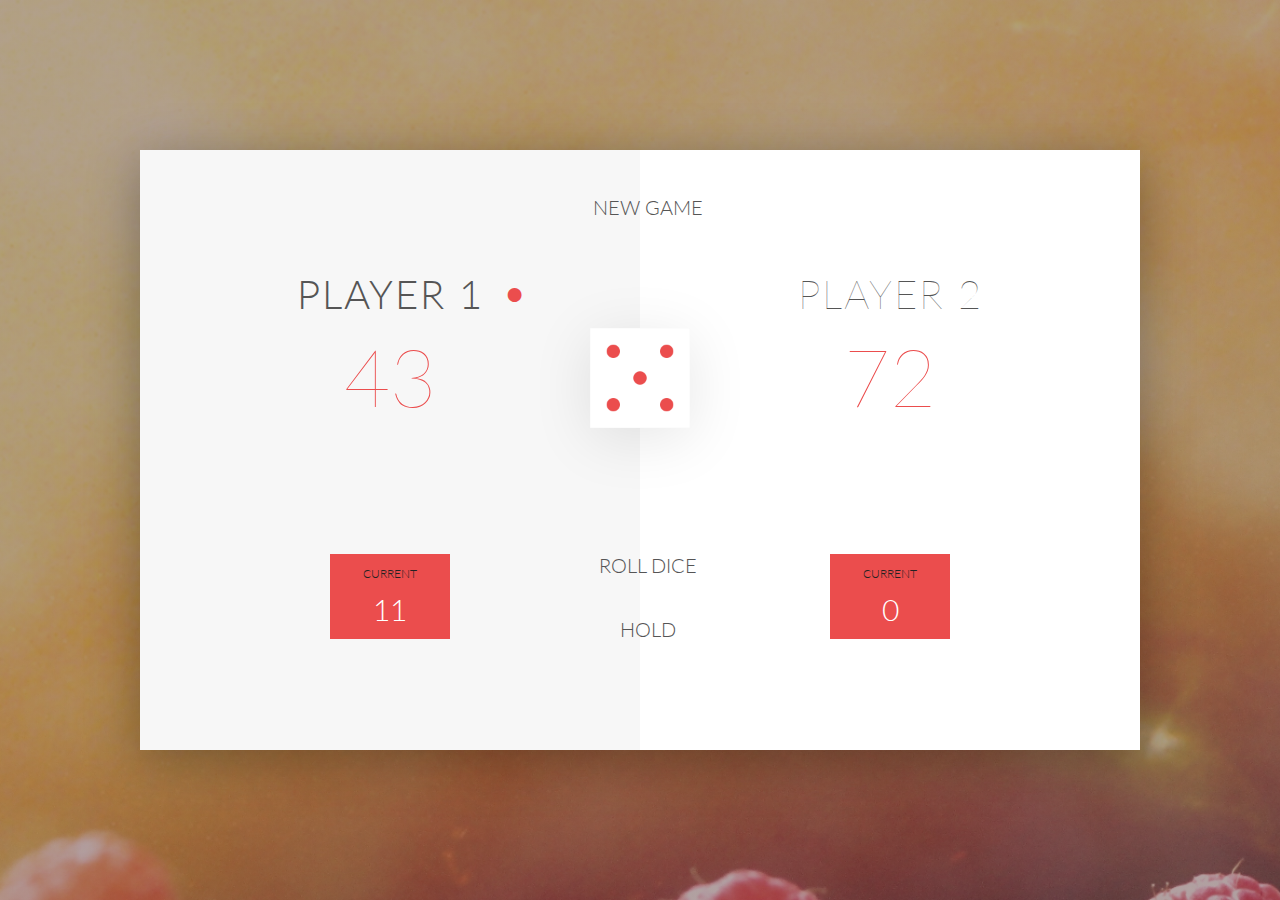
==== 4-DOM-Pig-Game/index.html @ 6d56f0af "init commit for section4" ====
<!DOCTYPE html>
<html lang="en">
    <head>
        <meta charset="UTF-8">
        <link href="https://fonts.googleapis.com/css?family=Lato:100,300,600" rel="stylesheet" type="text/css">
        <link href="http://code.ionicframework.com/ionicons/2.0.1/css/ionicons.min.css" rel="stylesheet" type="text/css">
        <link type="text/css" rel="stylesheet" href="style.css">
        
        <title>Pig Game</title>
    </head>

    <body>
        <div class="wrapper clearfix">
            <div class="player-0-panel active">
                <div class="player-name" id="name-0">Player 1</div>
                <div class="player-score" id="score-0">43</div>
                <div class="player-current-box">
                    <div class="player-current-label">Current</div>
                    <div class="player-current-score" id="current-0">11</div>
                </div>
            </div>
            
            <div class="player-1-panel">
                <div class="player-name" id="name-1">Player 2</div>
                <div class="player-score" id="score-1">72</div>
                <div class="player-current-box">
                    <div class="player-current-label">Current</div>
                    <div class="player-current-score" id="current-1">0</div>
                </div>
            </div>
            
            <button class="btn-new"><i class="ion-ios-plus-outline"></i>New game</button>
            <button class="btn-roll"><i class="ion-ios-loop"></i>Roll dice</button>
            <button class="btn-hold"><i class="ion-ios-download-outline"></i>Hold</button>
            
            <img src="dice-5.png" alt="Dice" class="dice">
        </div>
        
        <script src="app.js"></script>
    </body>
</html>
---- 4-DOM-Pig-Game/style.css ----
/**********************************************
*** GENERAL
**********************************************/

* {
    margin: 0;
    padding: 0;
    box-sizing: border-box;
    
}

.clearfix::after {
    content: "";
    display: table;
    clear: both;
}

body {
    background-image: linear-gradient(rgba(62, 20, 20, 0.4), rgba(62, 20, 20, 0.4)), url(back.jpg);
    background-size: cover;
    background-position: center;
    font-family: Lato;
    font-weight: 300;
    position: relative;
    height: 100vh;
    color: #555;
}

.wrapper {
    width: 1000px;
    position: absolute;
    top: 50%;
    left: 50%;
    transform: translate(-50%, -50%);
    background-color: #fff;
    box-shadow: 0px 10px 50px rgba(0, 0, 0, 0.3);
    overflow: hidden;
}

.player-0-panel,
.player-1-panel {
    width: 50%;
    float: left;
    height: 600px;
    padding: 100px;
}



/**********************************************
*** PLAYERS
**********************************************/

.player-name {
    font-size: 40px;
    text-align: center;
    text-transform: uppercase;
    letter-spacing: 2px;
    font-weight: 100;
    margin-top: 20px;
    margin-bottom: 10px;
    position: relative;
}

.player-score {
    text-align: center;
    font-size: 80px;
    font-weight: 100;
    color: #EB4D4D;
    margin-bottom: 130px;
}

.active { background-color: #f7f7f7; }
.active .player-name { font-weight: 300; }

.active .player-name::after {
    content: "\2022";
    font-size: 47px;
    position: absolute;
    color: #EB4D4D;
    top: -7px;
    right: 10px;
    
}

.player-current-box {
    background-color: #EB4D4D;
    color: #fff;
    width: 40%;
    margin: 0 auto;
    padding: 12px;
    text-align: center;
}

.player-current-label {
    text-transform: uppercase;
    margin-bottom: 10px;
    font-size: 12px;
    color: #222;
}

.player-current-score {
    font-size: 30px;
}

button {
    position: absolute;
    width: 200px;
    left: 50%;
    transform: translateX(-50%);
    color: #555;
    background: none;
    border: none;
    font-family: Lato;
    font-size: 20px;
    text-transform: uppercase;
    cursor: pointer;
    font-weight: 300;
    transition: background-color 0.3s, color 0.3s;
}

button:hover { font-weight: 600; }
button:hover i { margin-right: 20px; }

button:focus {
    outline: none;
}

i {
    color: #EB4D4D;
    display: inline-block;
    margin-right: 15px;
    font-size: 32px;
    line-height: 1;
    vertical-align: text-top;
    margin-top: -4px;
    transition: margin 0.3s;
}

.btn-new { top: 45px;}
.btn-roll { top: 403px;}
.btn-hold { top: 467px;}

.dice {
    position: absolute;
    left: 50%;
    top: 178px;
    transform: translateX(-50%);
    height: 100px;
    box-shadow: 0px 10px 60px rgba(0, 0, 0, 0.10);
}

.winner { background-color: #f7f7f7; }
.winner .player-name { font-weight: 300; color: #EB4D4D; }
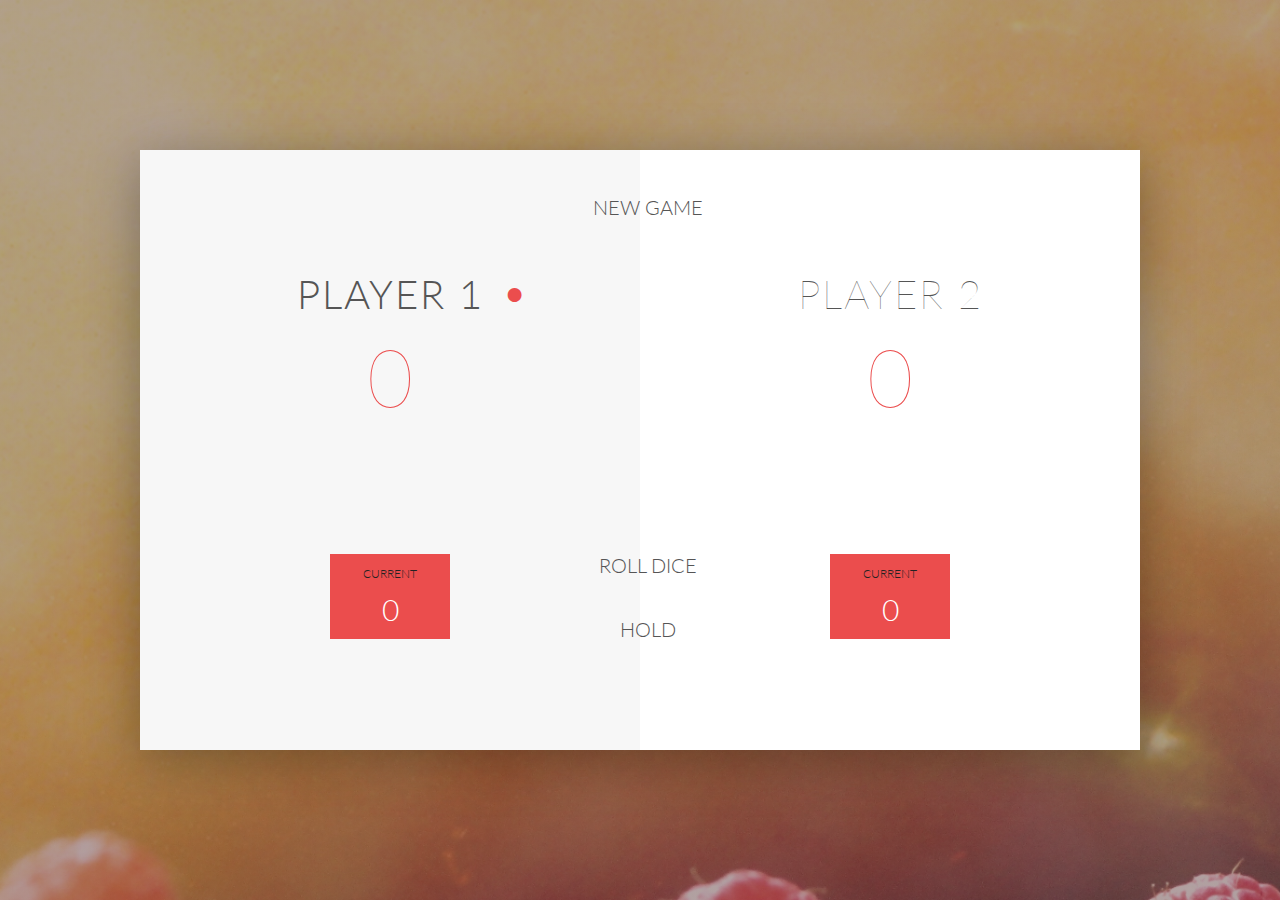
==== commit 7e751b72: "trim some blank and code" ====
--- a/4-DOM-Pig-Game/index.html
+++ b/4-DOM-Pig-Game/index.html
@@ -5,7 +5,6 @@
         <link href="https://fonts.googleapis.com/css?family=Lato:100,300,600" rel="stylesheet" type="text/css">
         <link href="http://code.ionicframework.com/ionicons/2.0.1/css/ionicons.min.css" rel="stylesheet" type="text/css">
         <link type="text/css" rel="stylesheet" href="style.css">
-        
         <title>Pig Game</title>
     </head>
 
@@ -19,7 +18,6 @@
                     <div class="player-current-score" id="current-0">11</div>
                 </div>
             </div>
-            
             <div class="player-1-panel">
                 <div class="player-name" id="name-1">Player 2</div>
                 <div class="player-score" id="score-1">72</div>
@@ -28,14 +26,11 @@
                     <div class="player-current-score" id="current-1">0</div>
                 </div>
             </div>
-            
             <button class="btn-new"><i class="ion-ios-plus-outline"></i>New game</button>
             <button class="btn-roll"><i class="ion-ios-loop"></i>Roll dice</button>
             <button class="btn-hold"><i class="ion-ios-download-outline"></i>Hold</button>
-            
             <img src="dice-5.png" alt="Dice" class="dice">
         </div>
-        
         <script src="app.js"></script>
     </body>
-</html>+</html>
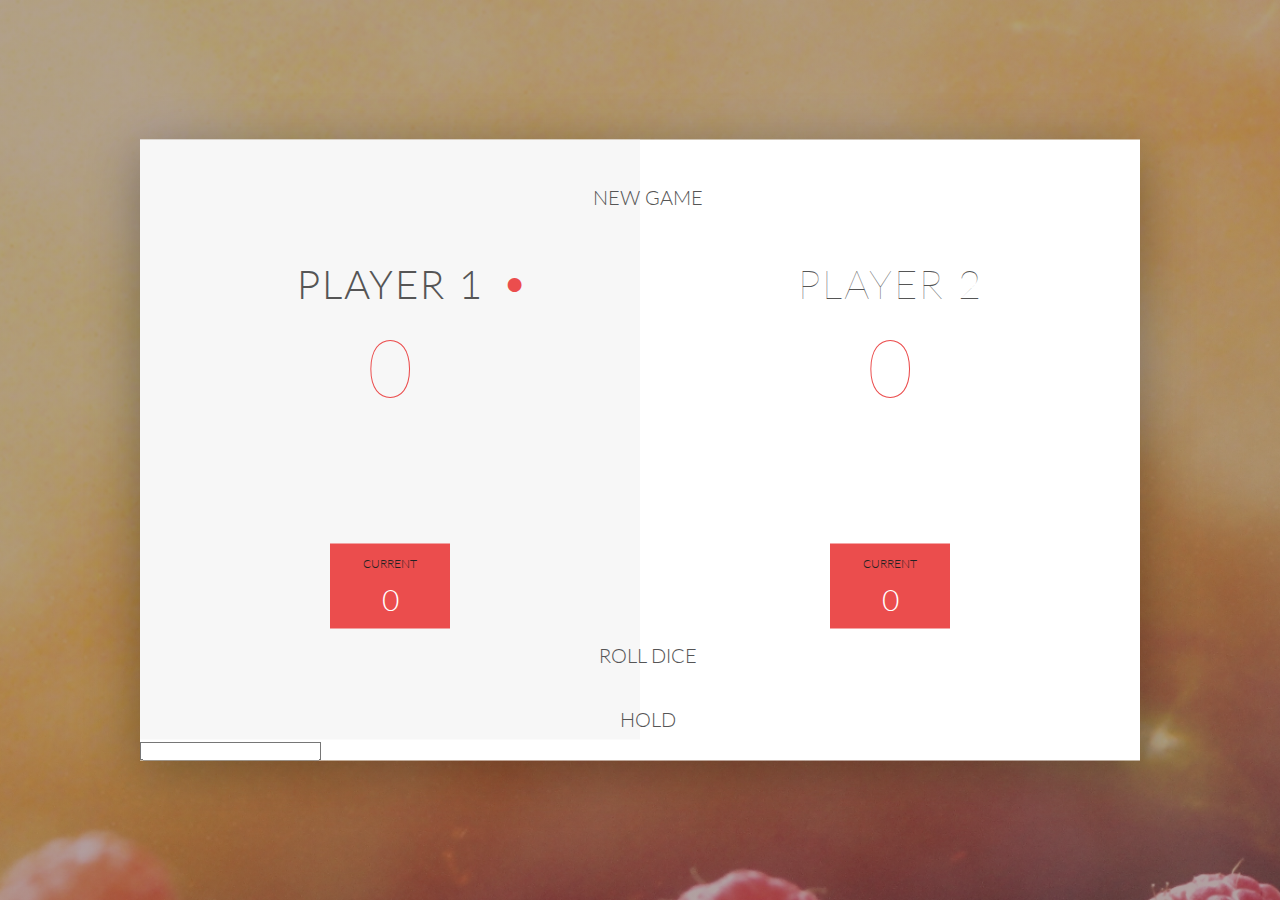
==== commit 27fadd3c: "finished challenge3.2 and 3.3" ====
--- a/4-DOM-Pig-Game/index.html
+++ b/4-DOM-Pig-Game/index.html
@@ -27,9 +27,11 @@
                 </div>
             </div>
             <button class="btn-new"><i class="ion-ios-plus-outline"></i>New game</button>
+            <input type="text" name="enter" value="" id="input-score">
             <button class="btn-roll"><i class="ion-ios-loop"></i>Roll dice</button>
             <button class="btn-hold"><i class="ion-ios-download-outline"></i>Hold</button>
             <img src="dice-5.png" alt="Dice" class="dice">
+            <img src="dice-3.png" alt="Dice2" class="dice2">
         </div>
         <script src="app.js"></script>
     </body>
--- a/4-DOM-Pig-Game/style.css
+++ b/4-DOM-Pig-Game/style.css
@@ -138,8 +138,13 @@
 }
 
 .btn-new { top: 45px;}
-.btn-roll { top: 403px;}
-.btn-hold { top: 467px;}
+/* .btn-roll { top: 403px;} */
+/* .btn-hold { top: 467px;} */
+.btn-roll { top: 503px;}
+.btn-hold { top: 567px;}
+
+
+.input-score { top: 90px; }
 
 .dice {
     position: absolute;
@@ -150,5 +155,14 @@
     box-shadow: 0px 10px 60px rgba(0, 0, 0, 0.10);
 }
 
+.dice2 {
+    position: absolute;
+    left: 50%;
+    top: 360px;
+    transform: translateX(-50%);
+    height: 100px;
+    box-shadow: 0px 10px 10px rgba(0, 0, 0, 0.10);
+}
+
 .winner { background-color: #f7f7f7; }
-.winner .player-name { font-weight: 300; color: #EB4D4D; }+.winner .player-name { font-weight: 300; color: #EB4D4D; }
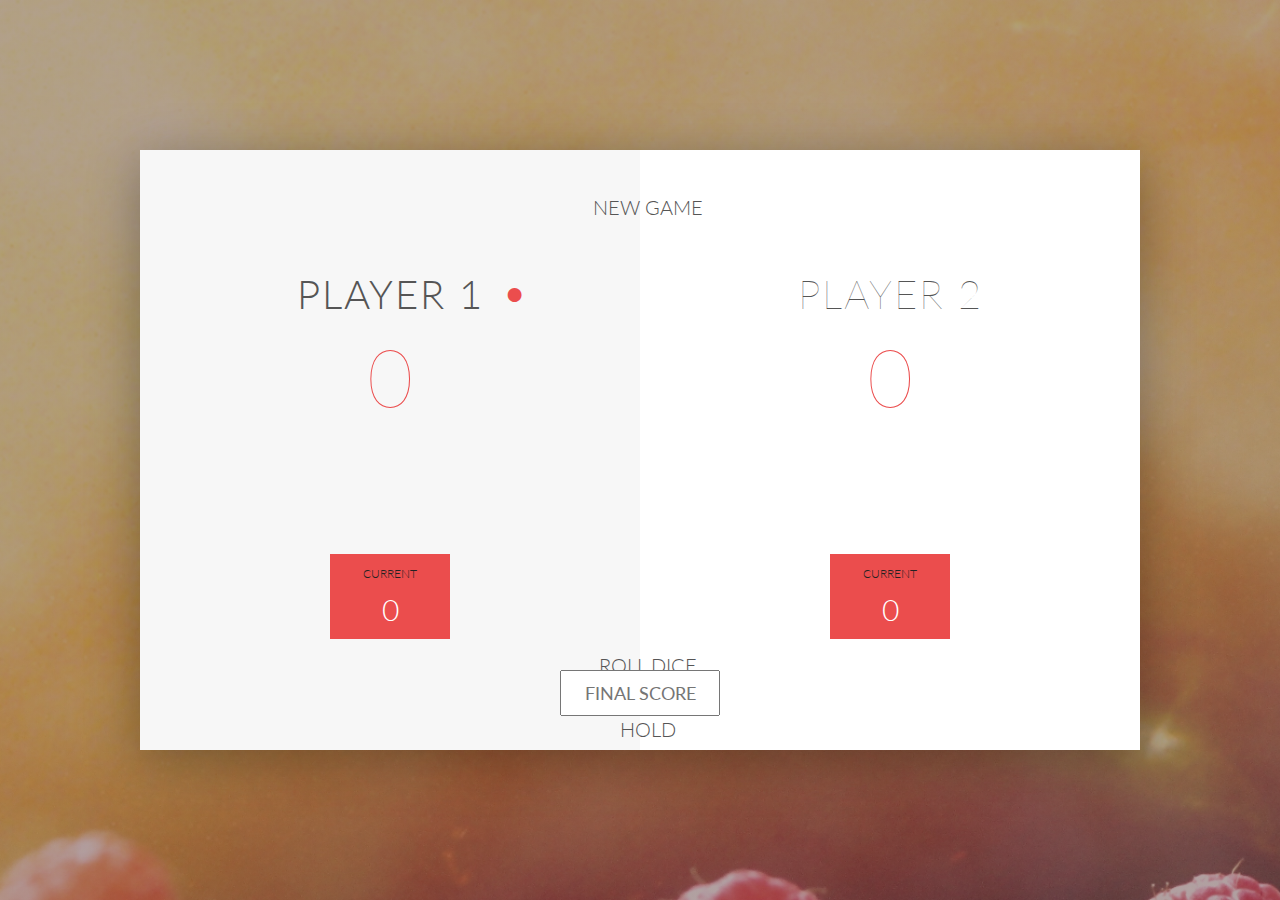
==== commit feadda63: "refactor challenge 3.2 with more elegant css style" ====
--- a/4-DOM-Pig-Game/index.html
+++ b/4-DOM-Pig-Game/index.html
@@ -27,11 +27,12 @@
                 </div>
             </div>
             <button class="btn-new"><i class="ion-ios-plus-outline"></i>New game</button>
-            <input type="text" name="enter" value="" id="input-score">
+            <!-- <input type="text" name="enter" value="" id="input-score"> -->
             <button class="btn-roll"><i class="ion-ios-loop"></i>Roll dice</button>
             <button class="btn-hold"><i class="ion-ios-download-outline"></i>Hold</button>
             <img src="dice-5.png" alt="Dice" class="dice">
             <img src="dice-3.png" alt="Dice2" class="dice2">
+            <input type="text" placeholder="Final Score" class="final-score">
         </div>
         <script src="app.js"></script>
     </body>
--- a/4-DOM-Pig-Game/style.css
+++ b/4-DOM-Pig-Game/style.css
@@ -164,5 +164,21 @@
     box-shadow: 0px 10px 10px rgba(0, 0, 0, 0.10);
 }
 
+.final-score {
+    position: absolute;
+    left: 50%;
+    transform: translateX(-50%);
+    top: 520px;
+    color: #555;
+    font-size: 18px;
+    font-family: 'Lato';
+    text-align: center;
+    padding: 10px;
+    width: 160px;
+    text-transform: uppercase;
+}
+
+.final-score:focus { outline: none; }
+
 .winner { background-color: #f7f7f7; }
 .winner .player-name { font-weight: 300; color: #EB4D4D; }
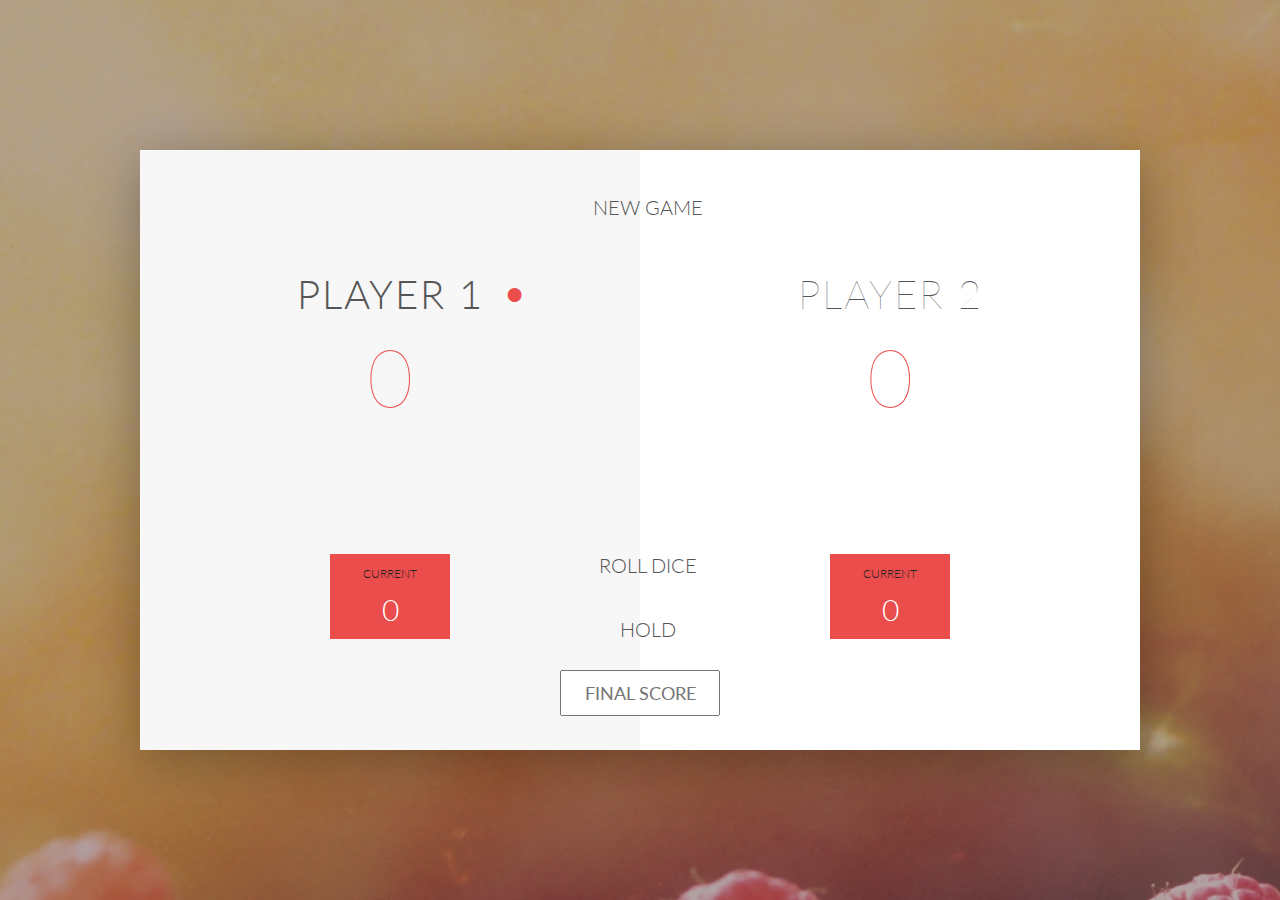
==== commit 0f9dd118: "refactor challenge3.3 with more elegant css style" ====
--- a/4-DOM-Pig-Game/index.html
+++ b/4-DOM-Pig-Game/index.html
@@ -30,8 +30,8 @@
             <!-- <input type="text" name="enter" value="" id="input-score"> -->
             <button class="btn-roll"><i class="ion-ios-loop"></i>Roll dice</button>
             <button class="btn-hold"><i class="ion-ios-download-outline"></i>Hold</button>
-            <img src="dice-5.png" alt="Dice" class="dice">
-            <img src="dice-3.png" alt="Dice2" class="dice2">
+            <img src="dice-5.png" alt="Dice" class="dice" id="dice1">
+            <img src="dice-3.png" alt="Dice2" class="dice" id="dice2">
             <input type="text" placeholder="Final Score" class="final-score">
         </div>
         <script src="app.js"></script>
--- a/4-DOM-Pig-Game/style.css
+++ b/4-DOM-Pig-Game/style.css
@@ -138,10 +138,8 @@
 }
 
 .btn-new { top: 45px;}
-/* .btn-roll { top: 403px;} */
-/* .btn-hold { top: 467px;} */
-.btn-roll { top: 503px;}
-.btn-hold { top: 567px;}
+.btn-roll { top: 403px;}
+.btn-hold { top: 467px;}
 
 
 .input-score { top: 90px; }
@@ -155,14 +153,8 @@
     box-shadow: 0px 10px 60px rgba(0, 0, 0, 0.10);
 }
 
-.dice2 {
-    position: absolute;
-    left: 50%;
-    top: 360px;
-    transform: translateX(-50%);
-    height: 100px;
-    box-shadow: 0px 10px 10px rgba(0, 0, 0, 0.10);
-}
+#dice1 { top: 120px; }
+#dice2 { top: 250px; }
 
 .final-score {
     position: absolute;
